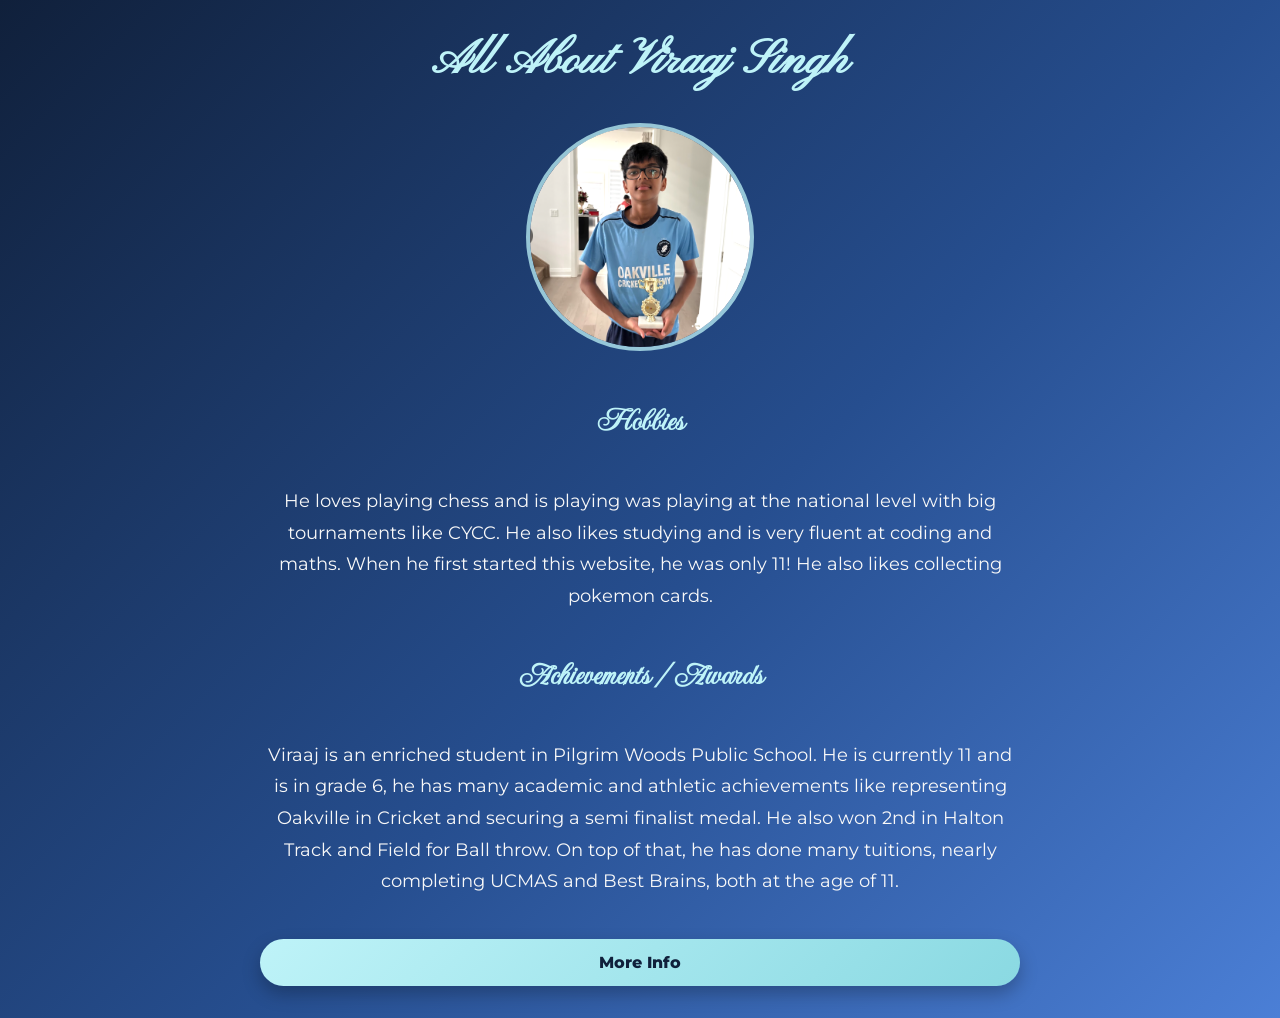
==== Index (3).html @ 29d00284 "Update profile picture source in Index (3).html" ====
<!DOCTYPE html>
<html lang="en">
<head>
  <link rel="stylesheet" href="index.css" />
  <link rel="preconnect" href="https://fonts.googleapis.com">
<link rel="preconnect" href="https://fonts.gstatic.com" crossorigin>
<link href="https://fonts.googleapis.com/css2?family=Imperial+Script&family=Montserrat:ital,wght@0,100..900;1,100..900&family=Pinyon+Script&display=swap" rel="stylesheet">
  <meta charset="UTF-8" />
  <meta name="viewport" content="width=device-width, initial-scale=1.0" />
  <title>All About Viraaj Singh</title>
  <link rel="icon" type="image/png" href="Screenshot 2026-07-12 at 10.23.17 PM.png" />
</head>
<body>
    <main id="info">
    <h1>All About Viraaj Singh</h1>
    <img src="image.png" alt="Picture of me" class="profile-pic" />
    <h2>Hobbies</h2>
    <p>He loves playing chess and is  playing was playing at the national level with big tournaments like CYCC.
         He also likes studying and is very fluent at coding and maths. When he first started this website, he was only 11! He also likes collecting pokemon cards. </p>
    <h2>Achievements  /Awards</h2>
    <p>Viraaj is an enriched student in Pilgrim Woods Public School. He is currently 11 and is in grade 6, he has many academic and athletic achievements like representing Oakville in Cricket and securing a semi finalist medal. He also won 2nd in Halton Track and Field for Ball throw. On top of that, he has done many tuitions, nearly completing UCMAS and Best Brains, both at the age of 11. </p>
    <a class="info-button" href="Moreinfopage.html">More Info</a>
  </main>

</body>
</html>
---- index.css ----
body {
  margin: 0;
  min-height: 100vh;
  display: flex;
  justify-content: center;
  align-items: center;
  background: linear-gradient(135deg, #10203b, #264e8f 55%, #4b7fd6);
  color: #f8f8f8;
  font-family: 'Montserrat', sans-serif;
}

body > main,
.info-page {
  display: flex;
  flex-direction: column;
  justify-content: center;
}

main {
  width: min(760px, calc(100% - 2rem));
  padding: 2rem;
  text-align: center;
}

.info-page {
  text-align: center;
  min-height: 180vh;
}

.scroll-spacer {
  height: 80vh;
}

h1 {
  font-family: 'Pinyon Script', cursive;
  font-size: 3rem;
  color: #bef3f8;
  margin-top: 0;
}

p {
  font-family: 'Montserrat', sans-serif;
  font-size: 1.1rem;
  line-height: 1.8;
  color: #f8f8f8;
}

h2 {
  font-family: 'Imperial Script', cursive;
  font-size: 2rem;
  color: #bef3f8;
}

.info-button {
  display: inline-flex;
  align-items: center;
  justify-content: center;
  margin-top: 1.5rem;
  padding: 0.9rem 1.6rem;
  background: linear-gradient(135deg, #bef3f8, #8ad9e2);
  color: #10203b;
  text-decoration: none;
  font-family: 'Montserrat', sans-serif;
  font-size: 1rem;
  font-weight: 800;
  border: none;
  border-radius: 999px;
  cursor: pointer;
  box-shadow: 0 8px 18px rgba(0, 0, 0, 0.25);
  transition: transform 0.2s ease, box-shadow 0.2s ease, background 0.2s ease;
}

.info-button:hover {
  transform: translateY(-2px);
  box-shadow: 0 10px 22px rgba(0, 0, 0, 0.3);
}

.info-button:active {
  transform: translateY(1px);
  box-shadow: 0 5px 12px rgba(0, 0, 0, 0.25);
}

.info-button:focus-visible {
  outline: 3px solid #f8f8f8;
  outline-offset: 3px;
}

.profile-pic {
  width: 220px;
  height: 220px;
  object-fit: cover;
  border-radius: 50%;
  display: block;
  margin: 0 auto 1.5rem;
  border: 4px solid rgba(190, 243, 248, 0.75);
}
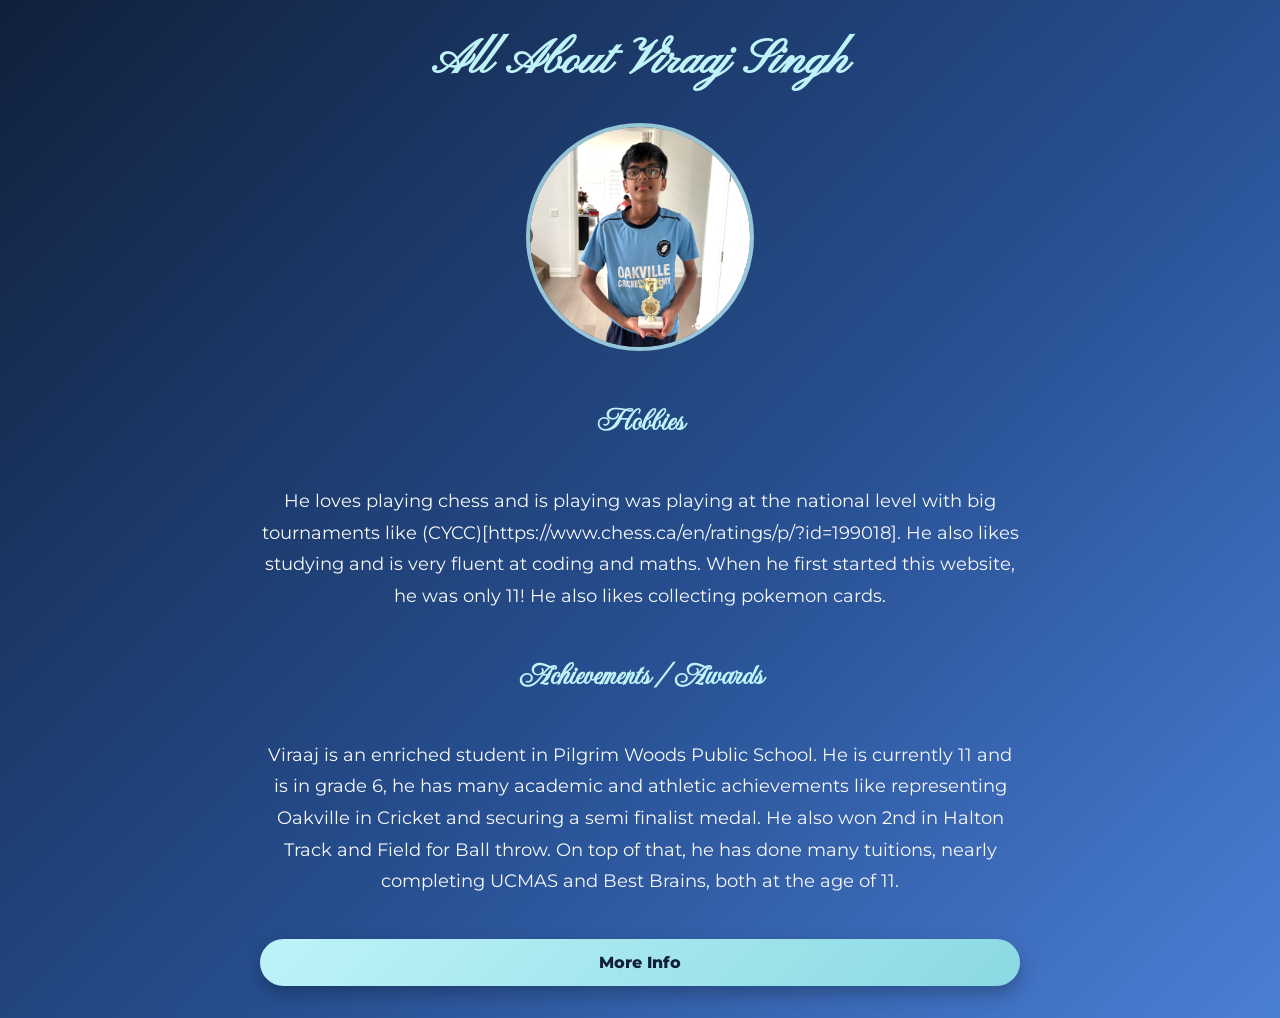
==== commit 2bc10157: "Fix typo and add link in hobbies section" ====
--- a/Index (3).html
+++ b/Index (3).html
@@ -15,12 +15,13 @@
     <h1>All About Viraaj Singh</h1>
     <img src="image.png" alt="Picture of me" class="profile-pic" />
     <h2>Hobbies</h2>
-    <p>He loves playing chess and is  playing was playing at the national level with big tournaments like CYCC.
+    <p>He loves playing chess and is  playing was playing at the national level with big tournaments like (CYCC)[https://www.chess.ca/en/ratings/p/?id=199018].
          He also likes studying and is very fluent at coding and maths. When he first started this website, he was only 11! He also likes collecting pokemon cards. </p>
     <h2>Achievements  /Awards</h2>
     <p>Viraaj is an enriched student in Pilgrim Woods Public School. He is currently 11 and is in grade 6, he has many academic and athletic achievements like representing Oakville in Cricket and securing a semi finalist medal. He also won 2nd in Halton Track and Field for Ball throw. On top of that, he has done many tuitions, nearly completing UCMAS and Best Brains, both at the age of 11. </p>
     <a class="info-button" href="Moreinfopage.html">More Info</a>
   </main>
 
+
 </body>
 </html>
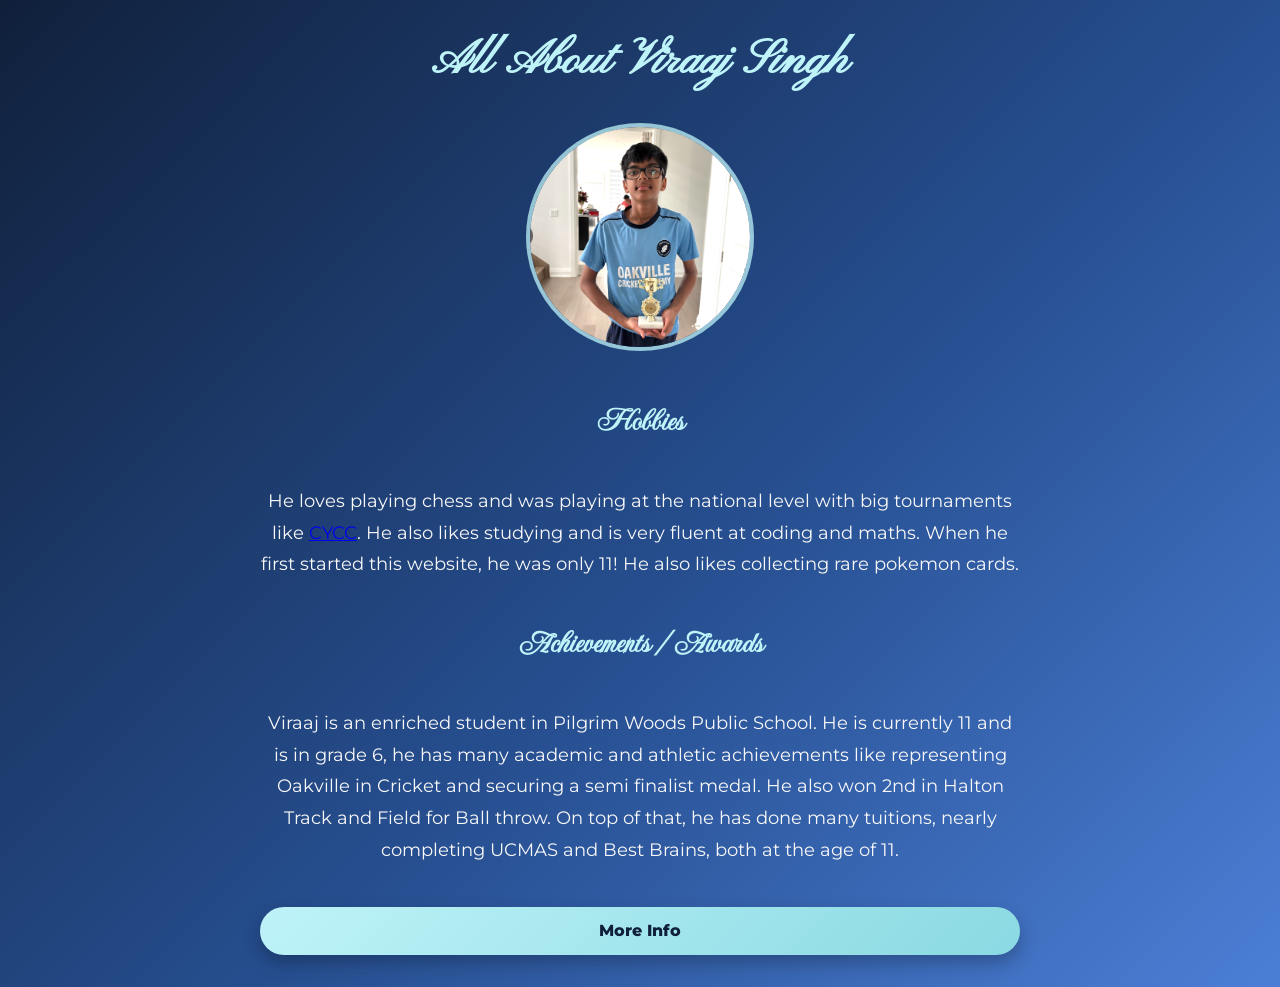
==== commit 71ff660d: "Update Index (3).html" ====
--- a/Index (3).html
+++ b/Index (3).html
@@ -15,8 +15,8 @@
     <h1>All About Viraaj Singh</h1>
     <img src="image.png" alt="Picture of me" class="profile-pic" />
     <h2>Hobbies</h2>
-    <p>He loves playing chess and is  playing was playing at the national level with big tournaments like (CYCC)[https://www.chess.ca/en/ratings/p/?id=199018].
-         He also likes studying and is very fluent at coding and maths. When he first started this website, he was only 11! He also likes collecting pokemon cards. </p>
+    <p>He loves playing chess and was playing at the national level with big tournaments like <a href="https://chess.ca">CYCC</a>. He also likes studying and is very fluent at coding and maths. When he first started this website, he was only 11! He also likes collecting rare pokemon cards.</p>
+
     <h2>Achievements  /Awards</h2>
     <p>Viraaj is an enriched student in Pilgrim Woods Public School. He is currently 11 and is in grade 6, he has many academic and athletic achievements like representing Oakville in Cricket and securing a semi finalist medal. He also won 2nd in Halton Track and Field for Ball throw. On top of that, he has done many tuitions, nearly completing UCMAS and Best Brains, both at the age of 11. </p>
     <a class="info-button" href="Moreinfopage.html">More Info</a>
--- a/index.css
+++ b/index.css
@@ -1,5 +1,3 @@
-
-
 body {
   margin: 0;
   min-height: 100vh;
@@ -34,6 +32,110 @@
 }
 
 h1 {
+/* =========================================
+   FLOATING WEBSITE LIKE BUTTON
+========================================= */
+
+#website-like {
+  position: fixed;
+
+  right: 20px;
+  bottom: 20px;
+
+  z-index: 9000;
+
+  border: none;
+
+  padding: 12px 18px;
+
+  border-radius: 50px;
+
+  background: rgba(15, 23, 42, 0.9);
+
+  color: white;
+
+  font-family: "Montserrat", sans-serif;
+
+  font-size: 1rem;
+
+  font-weight: 600;
+
+  cursor: pointer;
+
+  border: 1px solid rgba(255, 255, 255, 0.2);
+
+  backdrop-filter: blur(10px);
+
+  box-shadow:
+    0 8px 25px rgba(0, 0, 0, 0.3);
+
+  transition:
+    transform 0.2s ease,
+    background 0.2s ease;
+}
+
+
+/* Hover */
+
+#website-like:hover {
+  transform: scale(1.08);
+
+  background: rgba(239, 68, 68, 0.9);
+}
+
+
+/* Click */
+
+#website-like:active {
+  transform: scale(0.9);
+}
+
+
+/* Liked */
+
+#website-like.liked {
+  background: #ef4444;
+
+  border-color: #ef4444;
+
+  animation: likePop 0.35s ease;
+}
+
+
+/* Heart animation */
+
+@keyframes likePop {
+
+  0% {
+    transform: scale(0.9);
+  }
+
+  50% {
+    transform: scale(1.25);
+  }
+
+  100% {
+    transform: scale(1);
+  }
+
+}
+
+
+/* Mobile */
+
+@media (max-width: 600px) {
+
+  #website-like {
+    right: 12px;
+    bottom: 12px;
+
+    padding: 10px 15px;
+
+    font-size: 0.9rem;
+  }
+
+}
+  
   font-family: 'Pinyon Script', cursive;
   font-size: 3rem;
   color: #bef3f8;
@@ -95,4 +197,109 @@
   display: block;
   margin: 0 auto 1.5rem;
   border: 4px solid rgba(190, 243, 248, 0.75);
-}+}
+/* =========================================
+   FLOATING WEBSITE LIKE BUTTON
+========================================= */
+
+#website-like {
+  position: fixed;
+
+  right: 20px;
+  bottom: 20px;
+
+  z-index: 9000;
+
+  border: none;
+
+  padding: 12px 18px;
+
+  border-radius: 50px;
+
+  background: rgba(15, 23, 42, 0.9);
+
+  color: white;
+
+  font-family: "Montserrat", sans-serif;
+
+  font-size: 1rem;
+
+  font-weight: 600;
+
+  cursor: pointer;
+
+  border: 1px solid rgba(255, 255, 255, 0.2);
+
+  backdrop-filter: blur(10px);
+
+  box-shadow:
+    0 8px 25px rgba(0, 0, 0, 0.3);
+
+  transition:
+    transform 0.2s ease,
+    background 0.2s ease;
+}
+
+
+/* Hover */
+
+#website-like:hover {
+  transform: scale(1.08);
+
+  background: rgba(239, 68, 68, 0.9);
+}
+
+
+/* Click */
+
+#website-like:active {
+  transform: scale(0.9);
+}
+
+
+/* Liked */
+
+#website-like.liked {
+  background: #ef4444;
+
+  border-color: #ef4444;
+
+  animation: likePop 0.35s ease;
+}
+
+
+/* Heart animation */
+
+@keyframes likePop {
+
+  0% {
+    transform: scale(0.9);
+  }
+
+  50% {
+    transform: scale(1.25);
+  }
+
+  100% {
+    transform: scale(1);
+  }
+
+}
+
+
+/* Mobile */
+
+@media (max-width: 600px) {
+
+  #website-like {
+    right: 12px;
+    bottom: 12px;
+
+    padding: 10px 15px;
+
+    font-size: 0.9rem;
+  }
+
+}
+
+
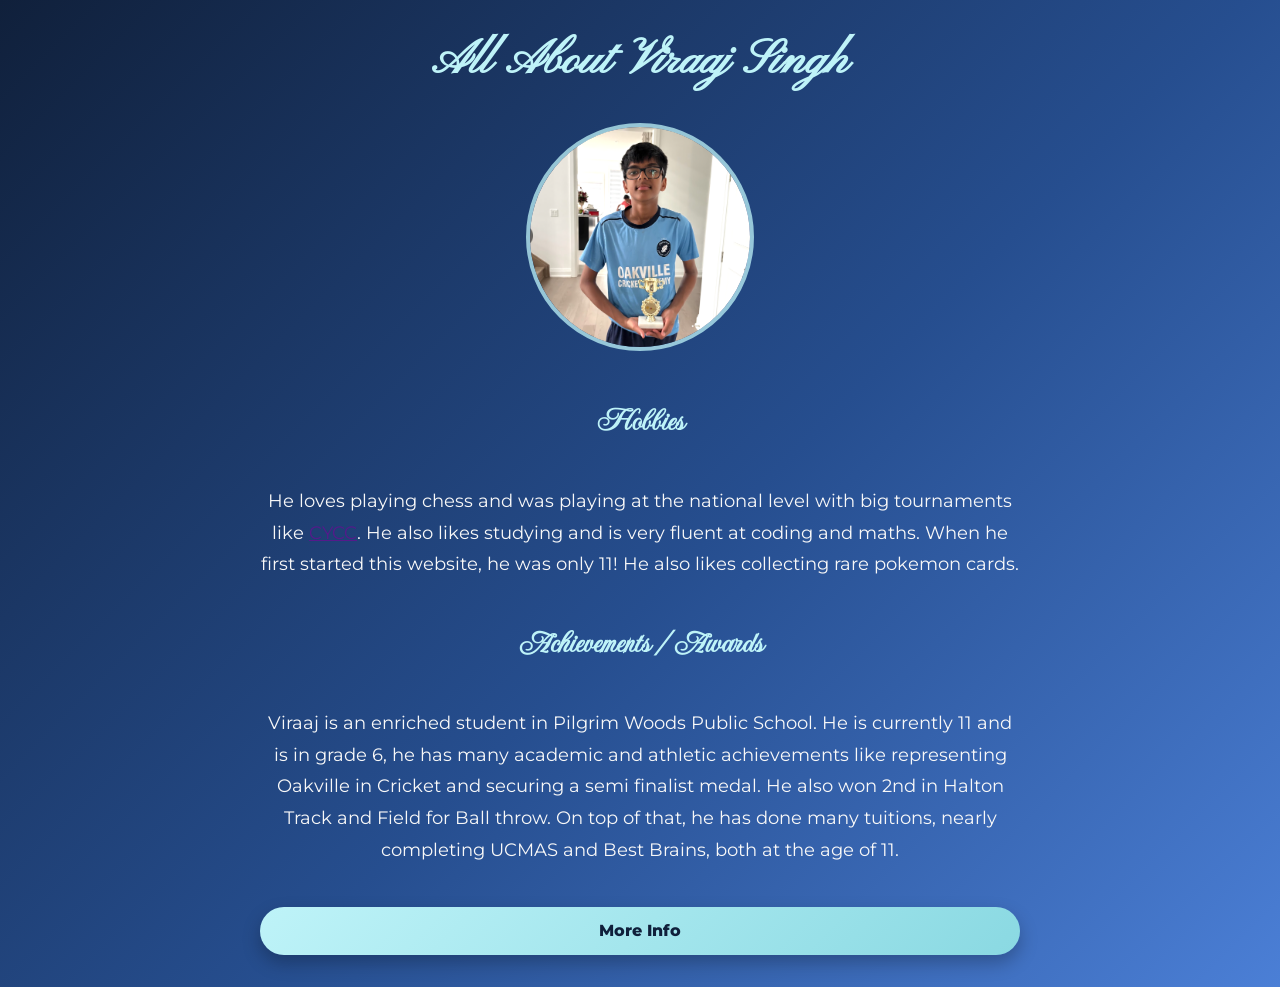
==== commit 04309256: "Update Index (3).html" ====
--- a/Index (3).html
+++ b/Index (3).html
@@ -15,7 +15,7 @@
     <h1>All About Viraaj Singh</h1>
     <img src="image.png" alt="Picture of me" class="profile-pic" />
     <h2>Hobbies</h2>
-    <p>He loves playing chess and was playing at the national level with big tournaments like <a href="https://chess.ca">CYCC</a>. He also likes studying and is very fluent at coding and maths. When he first started this website, he was only 11! He also likes collecting rare pokemon cards.</p>
+    <p>He loves playing chess and was playing at the national level with big tournaments like <a href="">CYCC</a>. He also likes studying and is very fluent at coding and maths. When he first started this website, he was only 11! He also likes collecting rare pokemon cards.</p>
 
     <h2>Achievements  /Awards</h2>
     <p>Viraaj is an enriched student in Pilgrim Woods Public School. He is currently 11 and is in grade 6, he has many academic and athletic achievements like representing Oakville in Cricket and securing a semi finalist medal. He also won 2nd in Halton Track and Field for Ball throw. On top of that, he has done many tuitions, nearly completing UCMAS and Best Brains, both at the age of 11. </p>
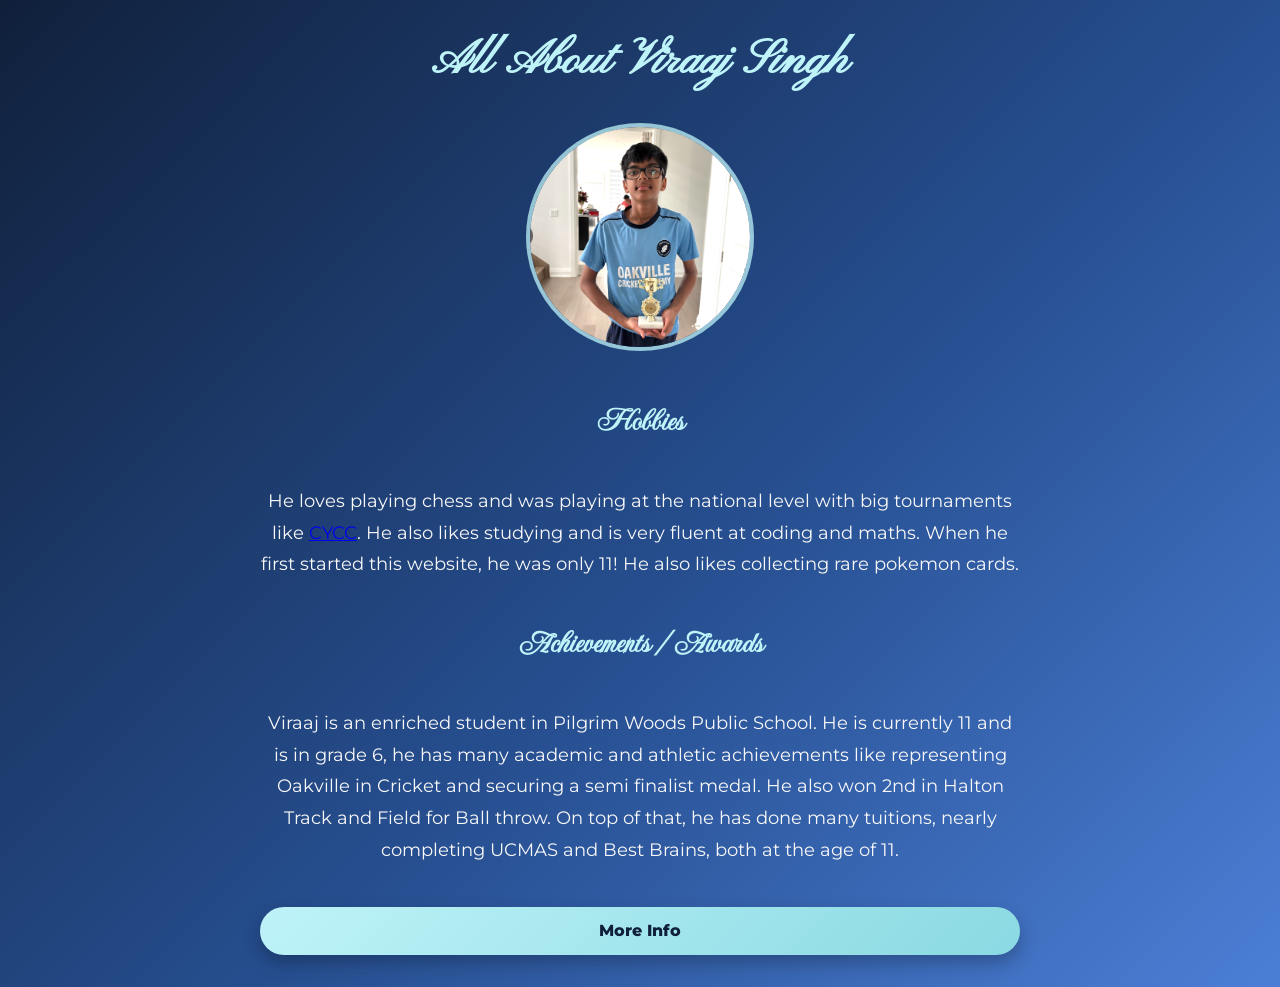
==== commit 6ee374a4: "Update Index (3).html" ====
--- a/Index (3).html
+++ b/Index (3).html
@@ -4,6 +4,7 @@
   <link rel="stylesheet" href="index.css" />
   <link rel="preconnect" href="https://fonts.googleapis.com">
 <link rel="preconnect" href="https://fonts.gstatic.com" crossorigin>
+<link rel="icon" type="image/png" href="FaviconViraaj.png">
 <link href="https://fonts.googleapis.com/css2?family=Imperial+Script&family=Montserrat:ital,wght@0,100..900;1,100..900&family=Pinyon+Script&display=swap" rel="stylesheet">
   <meta charset="UTF-8" />
   <meta name="viewport" content="width=device-width, initial-scale=1.0" />
@@ -15,7 +16,7 @@
     <h1>All About Viraaj Singh</h1>
     <img src="image.png" alt="Picture of me" class="profile-pic" />
     <h2>Hobbies</h2>
-    <p>He loves playing chess and was playing at the national level with big tournaments like <a href="">CYCC</a>. He also likes studying and is very fluent at coding and maths. When he first started this website, he was only 11! He also likes collecting rare pokemon cards.</p>
+    <p>He loves playing chess and was playing at the national level with big tournaments like <a href="chess.ca">CYCC</a>. He also likes studying and is very fluent at coding and maths. When he first started this website, he was only 11! He also likes collecting rare pokemon cards.</p>
 
     <h2>Achievements  /Awards</h2>
     <p>Viraaj is an enriched student in Pilgrim Woods Public School. He is currently 11 and is in grade 6, he has many academic and athletic achievements like representing Oakville in Cricket and securing a semi finalist medal. He also won 2nd in Halton Track and Field for Ball throw. On top of that, he has done many tuitions, nearly completing UCMAS and Best Brains, both at the age of 11. </p>
